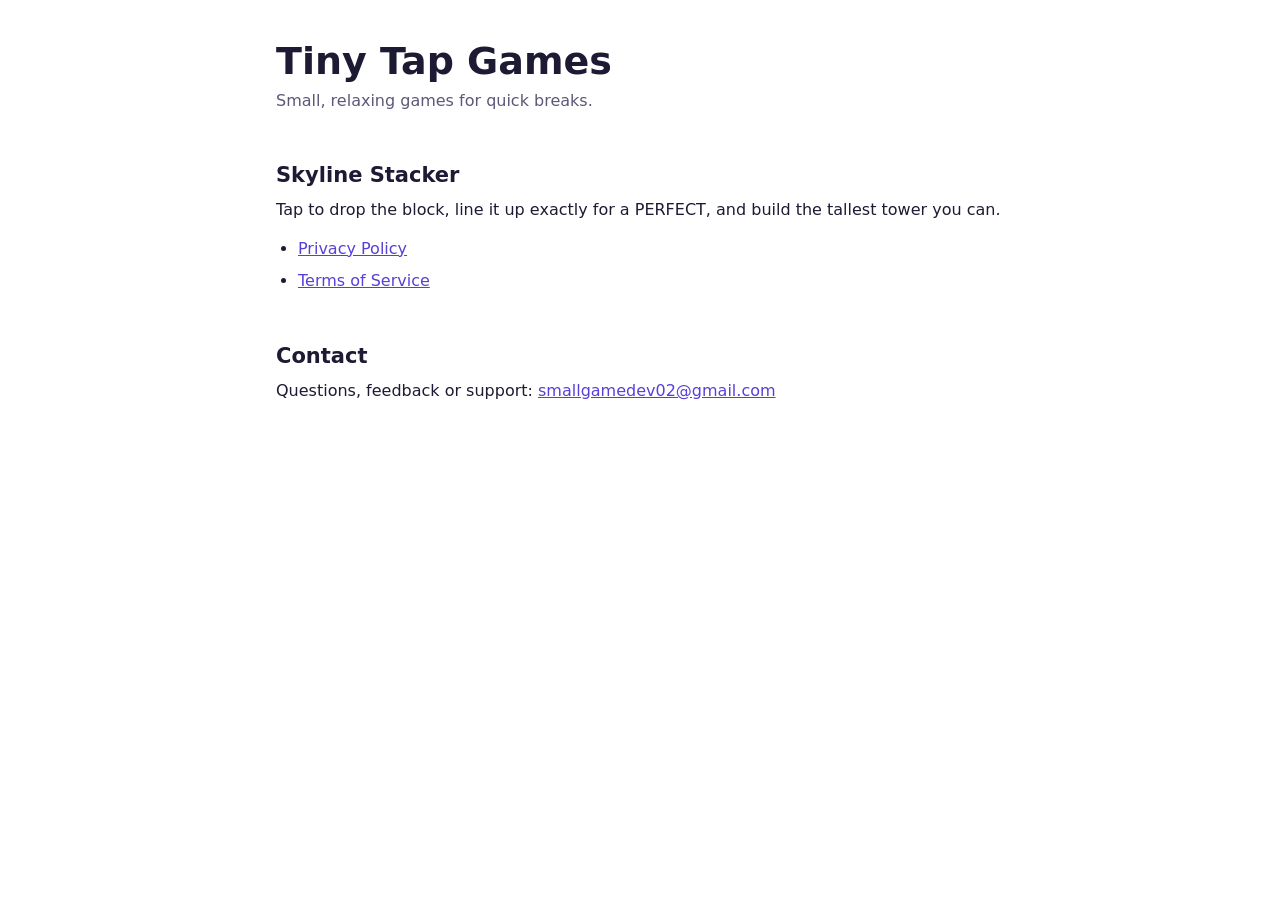
==== index.html @ 887b7101 "Privacy and legal documents." ====
<!doctype html>
<html lang="en">
<head>
  <meta charset="utf-8">
  <meta name="viewport" content="width=device-width, initial-scale=1">
  <title>Tiny Tap Games</title>
  <meta name="description" content="Small, relaxing games by Tiny Tap Games.">
  <link rel="stylesheet" href="legal.css">
</head>
<body>
<main>
  <h1>Tiny Tap Games</h1>
  <p class="meta">Small, relaxing games for quick breaks.</p>

  <h2>Skyline Stacker</h2>
  <p>Tap to drop the block, line it up exactly for a PERFECT, and build the tallest tower you can.</p>
  <ul>
    <li><a href="privacy.html">Privacy Policy</a></li>
    <li><a href="terms.html">Terms of Service</a></li>
  </ul>

  <h2>Contact</h2>
  <p>Questions, feedback or support: <a href="mailto:smallgamedev02@gmail.com">smallgamedev02@gmail.com</a></p>
</main>
</body>
</html>
---- legal.css ----
/* Shared styles for the Tiny Tap Games legal pages. */
:root {
  --bg: #ffffff;
  --ink: #1d1a33;
  --muted: #5c5878;
  --line: #e4e1f0;
  --accent: #5a3fd6;
  --soft: #f5f3fc;
}

@media (prefers-color-scheme: dark) {
  :root {
    --bg: #120f2e;
    --ink: #f2f0ff;
    --muted: #b3aed6;
    --line: #2f2a5c;
    --accent: #7ef9d4;
    --soft: #1b1745;
  }
}

* {
  box-sizing: border-box;
}

html {
  -webkit-text-size-adjust: 100%;
}

body {
  margin: 0;
  background: var(--bg);
  color: var(--ink);
  font: 16px/1.65 system-ui, -apple-system, "Segoe UI", Roboto, sans-serif;
}

main {
  max-width: 760px;
  margin: 0 auto;
  padding: 40px 16px 64px;
}

h1 {
  margin: 0 0 4px;
  font-size: clamp(28px, 6vw, 38px);
  line-height: 1.15;
}

h2 {
  margin: 40px 0 8px;
  padding-top: 8px;
  font-size: 21px;
  line-height: 1.3;
}

h3 {
  margin: 24px 0 6px;
  font-size: 17px;
}

p,
ul {
  margin: 0 0 12px;
}

ul {
  padding-left: 22px;
}

li {
  margin-bottom: 6px;
}

a {
  color: var(--accent);
  overflow-wrap: anywhere;
}

.meta {
  color: var(--muted);
  margin-bottom: 24px;
}

.summary {
  padding: 16px 18px;
  border-radius: 12px;
  background: var(--soft);
  border: 1px solid var(--line);
}

.summary ul {
  margin-bottom: 0;
}

.toc {
  columns: 2 220px;
  padding-left: 20px;
}

.table-wrap {
  overflow-x: auto;
  margin: 0 0 16px;
}

table {
  width: 100%;
  border-collapse: collapse;
  font-size: 15px;
}

th,
td {
  padding: 8px 10px;
  border: 1px solid var(--line);
  text-align: left;
  vertical-align: top;
}

th {
  background: var(--soft);
}

address {
  font-style: normal;
}

footer {
  margin-top: 48px;
  padding-top: 16px;
  border-top: 1px solid var(--line);
  color: var(--muted);
  font-size: 14px;
}
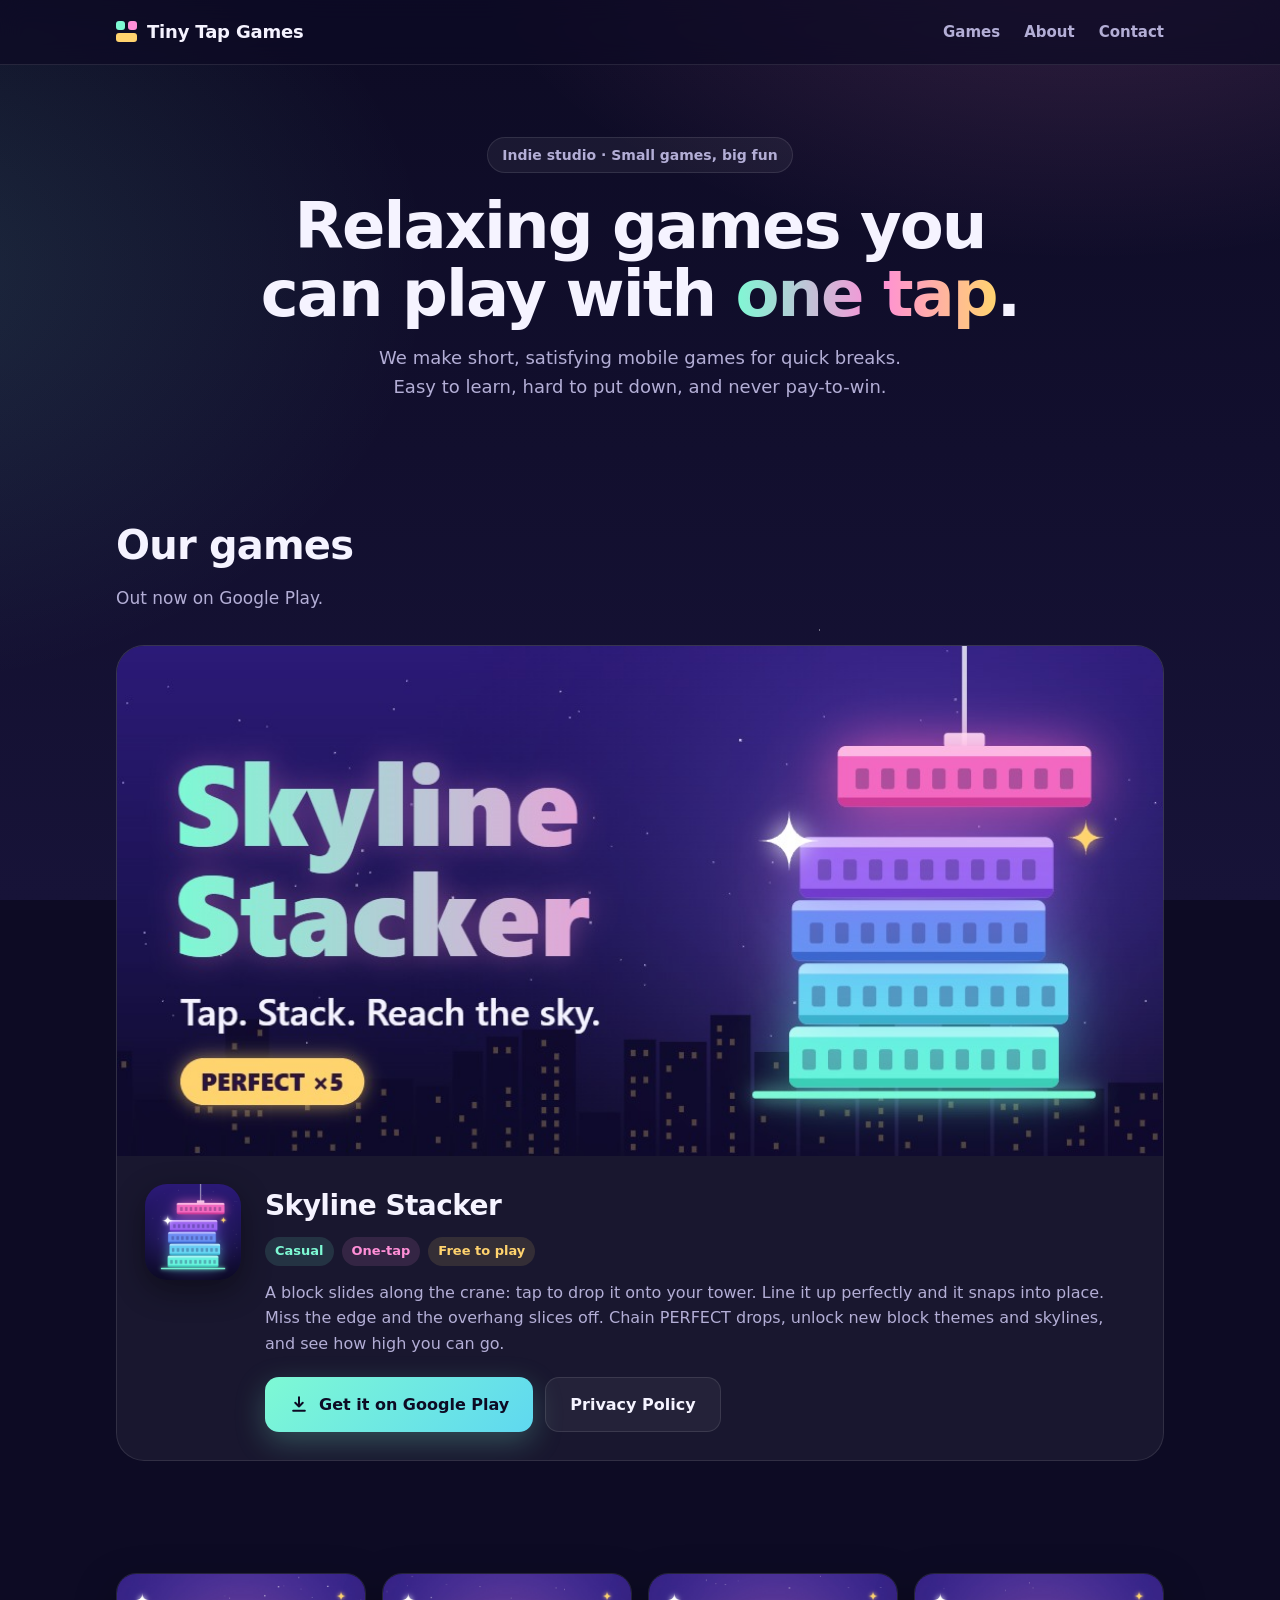
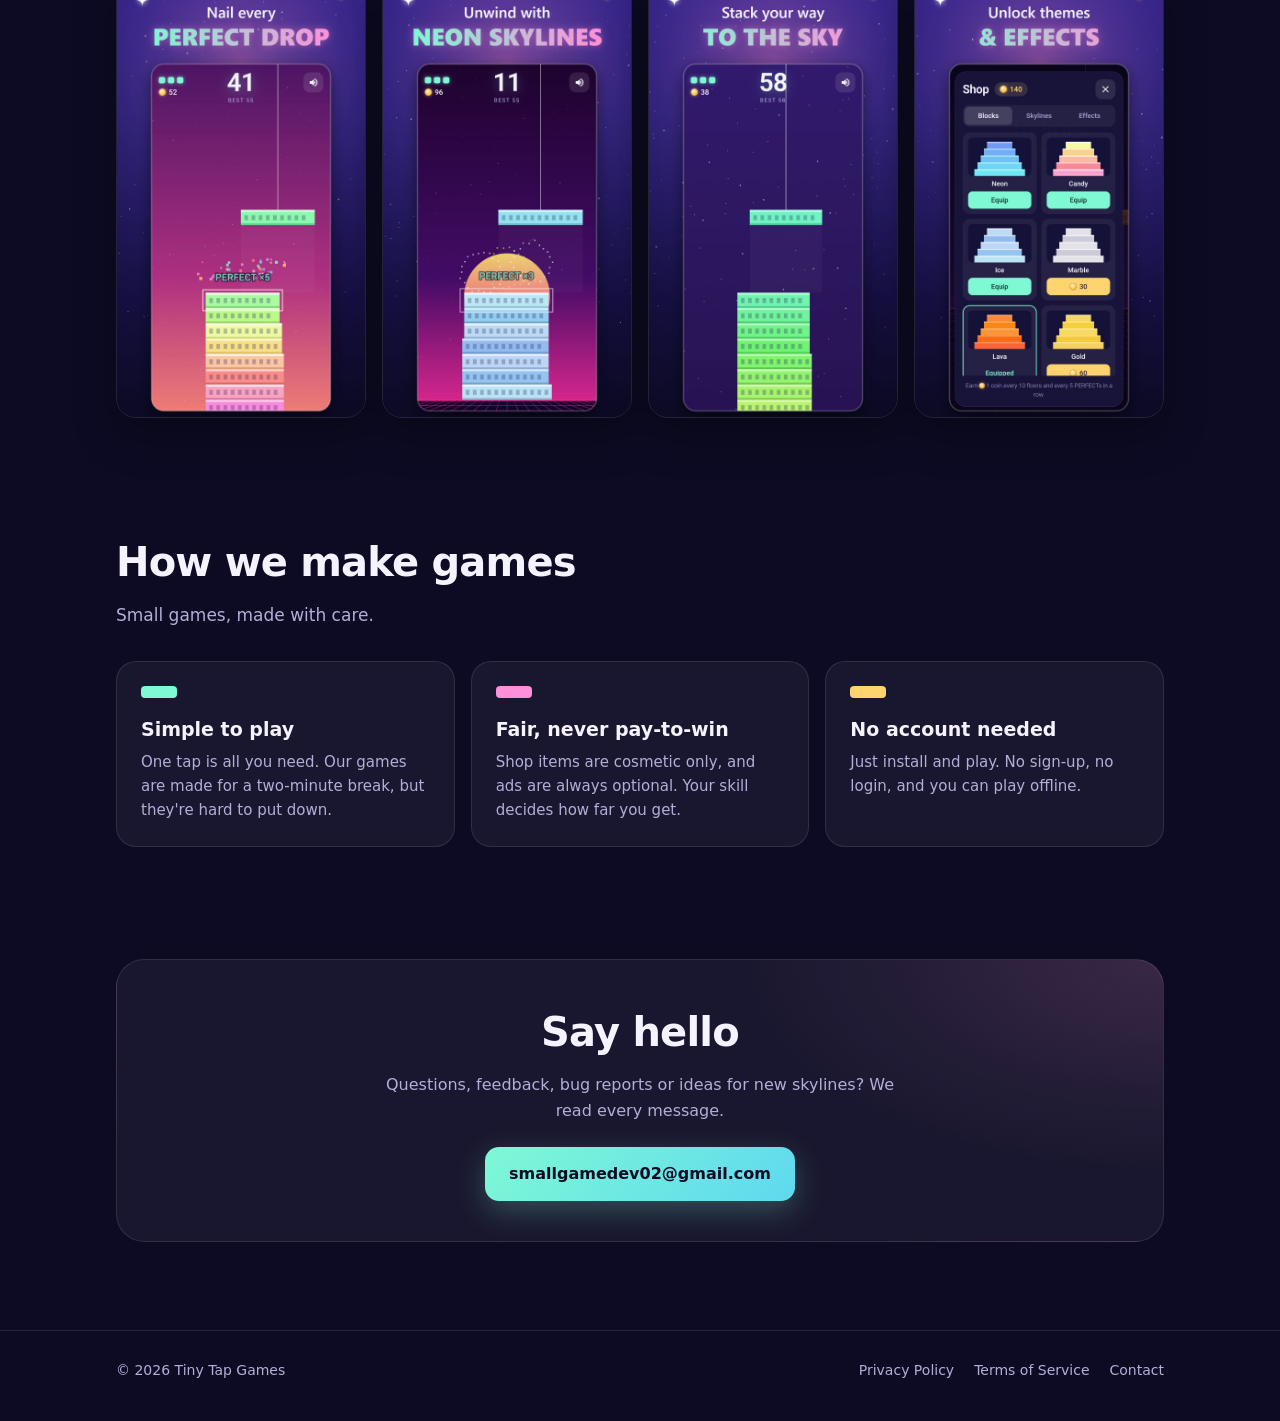
==== commit 445692d2: "Add files via upload" ====
--- a/index.html
+++ b/index.html
@@ -3,24 +3,133 @@
 <head>
   <meta charset="utf-8">
   <meta name="viewport" content="width=device-width, initial-scale=1">
-  <title>Tiny Tap Games</title>
-  <meta name="description" content="Small, relaxing games by Tiny Tap Games.">
-  <link rel="stylesheet" href="legal.css">
+  <title>Tiny Tap Games: Relaxing one-tap mobile games</title>
+  <meta name="description" content="Tiny Tap Games makes small, relaxing one-tap games. Play Skyline Stacker, the neon tower stacking game, free on Google Play.">
+  <meta name="theme-color" content="#0d0b24">
+  <link rel="icon" type="image/png" href="img/skyline-stacker-icon.png">
+  <link rel="canonical" href="https://smallgamedev002.github.io/">
+
+  <!-- Preview shown when the link is shared (Pinterest, WhatsApp, Discord...) -->
+  <meta property="og:type" content="website">
+  <meta property="og:site_name" content="Tiny Tap Games">
+  <meta property="og:title" content="Skyline Stacker by Tiny Tap Games">
+  <meta property="og:description" content="Tap to drop, nail PERFECT stacks, and build your tower all the way to the sky. Free on Google Play.">
+  <meta property="og:url" content="https://smallgamedev002.github.io/">
+  <meta property="og:image" content="https://smallgamedev002.github.io/img/skyline-stacker-banner.jpg">
+  <meta name="twitter:card" content="summary_large_image">
+
+  <link rel="stylesheet" href="site.css">
 </head>
 <body>
-<main>
-  <h1>Tiny Tap Games</h1>
-  <p class="meta">Small, relaxing games for quick breaks.</p>
+<div class="sky" aria-hidden="true"></div>
 
-  <h2>Skyline Stacker</h2>
-  <p>Tap to drop the block, line it up exactly for a PERFECT, and build the tallest tower you can.</p>
-  <ul>
-    <li><a href="privacy.html">Privacy Policy</a></li>
-    <li><a href="terms.html">Terms of Service</a></li>
-  </ul>
+<header>
+  <div class="wrap nav">
+    <a class="brand" href="#top" aria-label="Tiny Tap Games home">
+      <span class="brand-mark" aria-hidden="true"><span></span><span></span><span></span></span>
+      Tiny Tap Games
+    </a>
+    <nav class="nav-links" aria-label="Main">
+      <a href="#games">Games</a>
+      <a class="hide-sm" href="#about">About</a>
+      <a href="#contact">Contact</a>
+    </nav>
+  </div>
+</header>
 
-  <h2>Contact</h2>
-  <p>Questions, feedback or support: <a href="mailto:smallgamedev02@gmail.com">smallgamedev02@gmail.com</a></p>
+<main id="top">
+  <div class="wrap hero">
+    <span class="eyebrow">Indie studio · Small games, big fun</span>
+    <h1>Relaxing games you can play with <span class="gradient-text">one tap</span>.</h1>
+    <p>We make short, satisfying mobile games for quick breaks. Easy to learn, hard to put down, and never pay-to-win.</p>
+  </div>
+
+  <section id="games">
+    <div class="wrap">
+      <h2 class="section-title">Our games</h2>
+      <p class="section-lead">Out now on Google Play.</p>
+
+      <article class="game-card">
+        <img class="game-banner" src="img/skyline-stacker-banner.jpg" width="1024" height="500"
+             alt="Skyline Stacker: a glowing tower of stacked blocks under a night city sky">
+        <div class="game-body">
+          <img class="game-icon" src="img/skyline-stacker-icon.png" width="96" height="96" alt="Skyline Stacker app icon">
+          <div>
+            <h3>Skyline Stacker</h3>
+            <div class="tags">
+              <span class="tag">Casual</span>
+              <span class="tag pink">One-tap</span>
+              <span class="tag gold">Free to play</span>
+            </div>
+            <p>A block slides along the crane: tap to drop it onto your tower. Line it up perfectly and it snaps into place. Miss the edge and the overhang slices off. Chain PERFECT drops, unlock new block themes and skylines, and see how high you can go.</p>
+            <div class="actions">
+              <a class="btn btn-primary" href="https://play.google.com/store/apps/details?id=com.tinytapgames.skylinestacker">
+                <svg viewBox="0 0 24 24" fill="none" stroke="currentColor" stroke-width="2.4" stroke-linecap="round" stroke-linejoin="round" aria-hidden="true"><path d="M12 4v11m0 0-4.5-4.5M12 15l4.5-4.5M5 20h14"/></svg>
+                Get it on Google Play
+              </a>
+              <a class="btn btn-ghost" href="privacy.html">Privacy Policy</a>
+            </div>
+          </div>
+        </div>
+      </article>
+    </div>
+  </section>
+
+  <section aria-label="Skyline Stacker screenshots">
+    <div class="wrap">
+      <div class="shots">
+        <img src="img/shot-1-perfect.jpg" width="1080" height="1920" loading="lazy" alt="Landing a PERFECT drop with a confetti effect">
+        <img src="img/shot-2-skylines.jpg" width="1080" height="1920" loading="lazy" alt="Building a tower under a sunset skyline">
+        <img src="img/shot-3-stack.jpg" width="1080" height="1920" loading="lazy" alt="A tall tower of neon blocks">
+        <img src="img/shot-4-shop.jpg" width="1080" height="1920" loading="lazy" alt="The shop with block themes, skylines and effects">
+      </div>
+    </div>
+  </section>
+
+  <section id="about">
+    <div class="wrap">
+      <h2 class="section-title">How we make games</h2>
+      <p class="section-lead">Small games, made with care.</p>
+      <div class="features">
+        <div class="feature">
+          <span class="dot" aria-hidden="true"></span>
+          <h3>Simple to play</h3>
+          <p>One tap is all you need. Our games are made for a two-minute break, but they're hard to put down.</p>
+        </div>
+        <div class="feature">
+          <span class="dot" aria-hidden="true"></span>
+          <h3>Fair, never pay-to-win</h3>
+          <p>Shop items are cosmetic only, and ads are always optional. Your skill decides how far you get.</p>
+        </div>
+        <div class="feature">
+          <span class="dot" aria-hidden="true"></span>
+          <h3>No account needed</h3>
+          <p>Just install and play. No sign-up, no login, and you can play offline.</p>
+        </div>
+      </div>
+    </div>
+  </section>
+
+  <section id="contact">
+    <div class="wrap">
+      <div class="contact">
+        <h2 class="section-title">Say hello</h2>
+        <p>Questions, feedback, bug reports or ideas for new skylines? We read every message.</p>
+        <a class="btn btn-primary" href="mailto:smallgamedev02@gmail.com">smallgamedev02@gmail.com</a>
+      </div>
+    </div>
+  </section>
 </main>
+
+<footer>
+  <div class="wrap foot">
+    <span>© 2026 Tiny Tap Games</span>
+    <nav class="foot-links" aria-label="Legal">
+      <a href="privacy.html">Privacy Policy</a>
+      <a href="terms.html">Terms of Service</a>
+      <a href="mailto:smallgamedev02@gmail.com">Contact</a>
+    </nav>
+  </div>
+</footer>
 </body>
 </html>
--- a/site.css
+++ b/site.css
@@ -0,0 +1,431 @@
+/* Tiny Tap Games homepage. The legal pages use legal.css. */
+:root {
+  --bg: #0d0b24;
+  --bg-2: #171338;
+  --card: rgba(255, 255, 255, 0.05);
+  --line: rgba(255, 255, 255, 0.1);
+  --ink: #f5f3ff;
+  --muted: #b3aed6;
+  --mint: #7ef9d4;
+  --pink: #ff8fd8;
+  --gold: #ffd36e;
+  --radius: 20px;
+}
+
+* {
+  box-sizing: border-box;
+}
+
+html {
+  -webkit-text-size-adjust: 100%;
+  scroll-behavior: smooth;
+}
+
+body {
+  margin: 0;
+  background: var(--bg);
+  color: var(--ink);
+  font: 16px/1.6 system-ui, -apple-system, "Segoe UI", Roboto, sans-serif;
+  overflow-x: hidden;
+}
+
+/* Night sky: soft glows plus a light dusting of stars. */
+.sky {
+  position: fixed;
+  inset: 0;
+  z-index: -1;
+  pointer-events: none;
+  background:
+    radial-gradient(1px 1px at 12% 18%, #fff8 50%, transparent 51%),
+    radial-gradient(1px 1px at 78% 12%, #fff9 50%, transparent 51%),
+    radial-gradient(1.5px 1.5px at 42% 32%, #fff7 50%, transparent 51%),
+    radial-gradient(1px 1px at 88% 44%, #fff6 50%, transparent 51%),
+    radial-gradient(1px 1px at 22% 62%, #fff5 50%, transparent 51%),
+    radial-gradient(1.5px 1.5px at 64% 70%, #fff6 50%, transparent 51%),
+    radial-gradient(1px 1px at 6% 86%, #fff5 50%, transparent 51%),
+    radial-gradient(900px 500px at 85% -10%, rgba(255, 143, 216, 0.18), transparent 70%),
+    radial-gradient(800px 600px at -10% 30%, rgba(126, 249, 212, 0.12), transparent 70%),
+    linear-gradient(180deg, var(--bg) 0%, var(--bg-2) 100%);
+}
+
+a {
+  color: var(--mint);
+}
+
+.wrap {
+  max-width: 1080px;
+  margin: 0 auto;
+  padding: 0 16px;
+}
+
+/* ---------- Header ---------- */
+header {
+  position: sticky;
+  top: 0;
+  z-index: 10;
+  background: rgba(13, 11, 36, 0.72);
+  backdrop-filter: blur(12px);
+  -webkit-backdrop-filter: blur(12px);
+  border-bottom: 1px solid var(--line);
+}
+
+.nav {
+  display: flex;
+  align-items: center;
+  justify-content: space-between;
+  height: 64px;
+}
+
+.brand {
+  display: flex;
+  align-items: center;
+  gap: 10px;
+  color: var(--ink);
+  text-decoration: none;
+  font-weight: 800;
+  font-size: 18px;
+  letter-spacing: -0.01em;
+}
+
+.brand-mark {
+  display: grid;
+  grid-template-columns: repeat(2, 9px);
+  gap: 3px;
+}
+
+.brand-mark span {
+  height: 9px;
+  border-radius: 3px;
+  background: var(--mint);
+}
+
+.brand-mark span:nth-child(2) { background: var(--pink); }
+.brand-mark span:nth-child(3) { background: var(--gold); grid-column: span 2; }
+
+.nav-links {
+  display: flex;
+  gap: 24px;
+}
+
+.nav-links a {
+  color: var(--muted);
+  text-decoration: none;
+  font-weight: 600;
+  font-size: 15px;
+}
+
+.nav-links a:hover {
+  color: var(--ink);
+}
+
+/* ---------- Hero ---------- */
+.hero {
+  padding-top: 72px;
+  padding-bottom: 56px;
+  text-align: center;
+}
+
+.eyebrow {
+  display: inline-block;
+  padding: 6px 14px;
+  border: 1px solid var(--line);
+  border-radius: 999px;
+  background: var(--card);
+  color: var(--muted);
+  font-size: 14px;
+  font-weight: 600;
+}
+
+.hero h1 {
+  margin: 20px auto 16px;
+  max-width: 760px;
+  font-size: clamp(36px, 7vw, 64px);
+  line-height: 1.05;
+  letter-spacing: -0.03em;
+  font-weight: 900;
+}
+
+.gradient-text {
+  background: linear-gradient(90deg, var(--mint), var(--pink) 55%, var(--gold));
+  -webkit-background-clip: text;
+  background-clip: text;
+  color: transparent;
+  white-space: nowrap;
+}
+
+.hero p {
+  margin: 0 auto;
+  max-width: 560px;
+  color: var(--muted);
+  font-size: 18px;
+}
+
+/* ---------- Buttons ---------- */
+.btn {
+  display: inline-flex;
+  align-items: center;
+  gap: 10px;
+  padding: 14px 24px;
+  border-radius: 14px;
+  font-weight: 800;
+  font-size: 16px;
+  text-decoration: none;
+  transition: transform 0.15s ease, box-shadow 0.15s ease;
+}
+
+.btn:hover {
+  transform: translateY(-2px);
+}
+
+.btn-primary {
+  background: linear-gradient(135deg, var(--mint), #5fd8f0);
+  color: #0d0b24;
+  box-shadow: 0 10px 30px rgba(126, 249, 212, 0.25);
+}
+
+.btn-ghost {
+  border: 1px solid var(--line);
+  background: var(--card);
+  color: var(--ink);
+}
+
+.btn svg {
+  width: 20px;
+  height: 20px;
+  flex: none;
+}
+
+/* ---------- Game showcase ---------- */
+section {
+  padding: 56px 0;
+}
+
+.section-title {
+  margin: 0 0 8px;
+  font-size: clamp(28px, 4.5vw, 40px);
+  letter-spacing: -0.02em;
+  font-weight: 900;
+}
+
+.section-lead {
+  margin: 0 0 32px;
+  color: var(--muted);
+  font-size: 17px;
+}
+
+.game-card {
+  overflow: hidden;
+  border: 1px solid var(--line);
+  border-radius: 28px;
+  background: var(--card);
+}
+
+.game-banner {
+  display: block;
+  width: 100%;
+  height: auto;
+  aspect-ratio: 1024 / 500;
+  object-fit: cover;
+}
+
+.game-body {
+  display: grid;
+  grid-template-columns: auto 1fr;
+  gap: 24px;
+  align-items: start;
+  padding: 28px;
+}
+
+.game-icon {
+  width: 96px;
+  height: 96px;
+  border-radius: 22px;
+  box-shadow: 0 10px 30px rgba(0, 0, 0, 0.4);
+}
+
+.game-body h3 {
+  margin: 0 0 4px;
+  font-size: 28px;
+  letter-spacing: -0.02em;
+}
+
+.tags {
+  display: flex;
+  flex-wrap: wrap;
+  gap: 8px;
+  margin: 8px 0 14px;
+}
+
+.tag {
+  padding: 4px 10px;
+  border-radius: 999px;
+  background: rgba(126, 249, 212, 0.12);
+  color: var(--mint);
+  font-size: 13px;
+  font-weight: 700;
+}
+
+.tag.pink { background: rgba(255, 143, 216, 0.12); color: var(--pink); }
+.tag.gold { background: rgba(255, 211, 110, 0.12); color: var(--gold); }
+
+.game-body p {
+  margin: 0 0 20px;
+  color: var(--muted);
+}
+
+.actions {
+  display: flex;
+  flex-wrap: wrap;
+  gap: 12px;
+}
+
+/* ---------- Screenshots ---------- */
+.shots {
+  display: grid;
+  grid-template-columns: repeat(4, 1fr);
+  gap: 16px;
+}
+
+.shots img {
+  display: block;
+  width: 100%;
+  height: auto;
+  aspect-ratio: 9 / 16;
+  object-fit: cover;
+  border-radius: var(--radius);
+  border: 1px solid var(--line);
+  box-shadow: 0 16px 40px rgba(0, 0, 0, 0.35);
+}
+
+/* ---------- Features ---------- */
+.features {
+  display: grid;
+  grid-template-columns: repeat(3, 1fr);
+  gap: 16px;
+}
+
+.feature {
+  padding: 24px;
+  border: 1px solid var(--line);
+  border-radius: var(--radius);
+  background: var(--card);
+}
+
+.feature .dot {
+  display: block;
+  width: 36px;
+  height: 12px;
+  margin-bottom: 16px;
+  border-radius: 4px;
+  background: var(--mint);
+}
+
+.feature:nth-child(2) .dot { background: var(--pink); }
+.feature:nth-child(3) .dot { background: var(--gold); }
+
+.feature h3 {
+  margin: 0 0 6px;
+  font-size: 19px;
+}
+
+.feature p {
+  margin: 0;
+  color: var(--muted);
+  font-size: 15px;
+}
+
+/* ---------- Contact ---------- */
+.contact {
+  padding: 40px 28px;
+  border: 1px solid var(--line);
+  border-radius: 28px;
+  background:
+    radial-gradient(600px 300px at 100% 0%, rgba(255, 143, 216, 0.14), transparent 70%),
+    var(--card);
+  text-align: center;
+}
+
+.contact p {
+  margin: 0 auto 24px;
+  max-width: 520px;
+  color: var(--muted);
+}
+
+/* ---------- Footer ---------- */
+footer {
+  margin-top: 32px;
+  padding: 28px 0 40px;
+  border-top: 1px solid var(--line);
+  color: var(--muted);
+  font-size: 14px;
+}
+
+.foot {
+  display: flex;
+  flex-wrap: wrap;
+  gap: 12px 24px;
+  align-items: center;
+  justify-content: space-between;
+}
+
+.foot-links {
+  display: flex;
+  flex-wrap: wrap;
+  gap: 8px 20px;
+}
+
+.foot-links a {
+  color: var(--muted);
+  text-decoration: none;
+}
+
+.foot-links a:hover {
+  color: var(--ink);
+}
+
+/* ---------- Small screens ---------- */
+@media (max-width: 760px) {
+  .nav-links { gap: 16px; }
+  .hero { padding-top: 48px; padding-bottom: 32px; }
+  .hero p { font-size: 16px; }
+  section { padding: 40px 0; }
+
+  .game-body {
+    grid-template-columns: 1fr;
+    padding: 20px;
+  }
+
+  .game-icon { width: 80px; height: 80px; border-radius: 18px; }
+
+  /* Screenshots become a swipeable row. */
+  .shots {
+    display: flex;
+    gap: 12px;
+    margin: 0 -16px;
+    padding: 0 16px 8px;
+    overflow-x: auto;
+    scroll-snap-type: x mandatory;
+    scrollbar-width: none;
+  }
+
+  .shots::-webkit-scrollbar { display: none; }
+
+  .shots img {
+    flex: 0 0 auto;
+    width: 62%;
+    scroll-snap-align: center;
+  }
+
+  .features { grid-template-columns: 1fr; }
+}
+
+@media (max-width: 420px) {
+  .nav-links a.hide-sm { display: none; }
+  .btn { width: 100%; justify-content: center; }
+}
+
+@media (prefers-reduced-motion: reduce) {
+  html { scroll-behavior: auto; }
+  .btn { transition: none; }
+  .btn:hover { transform: none; }
+}
